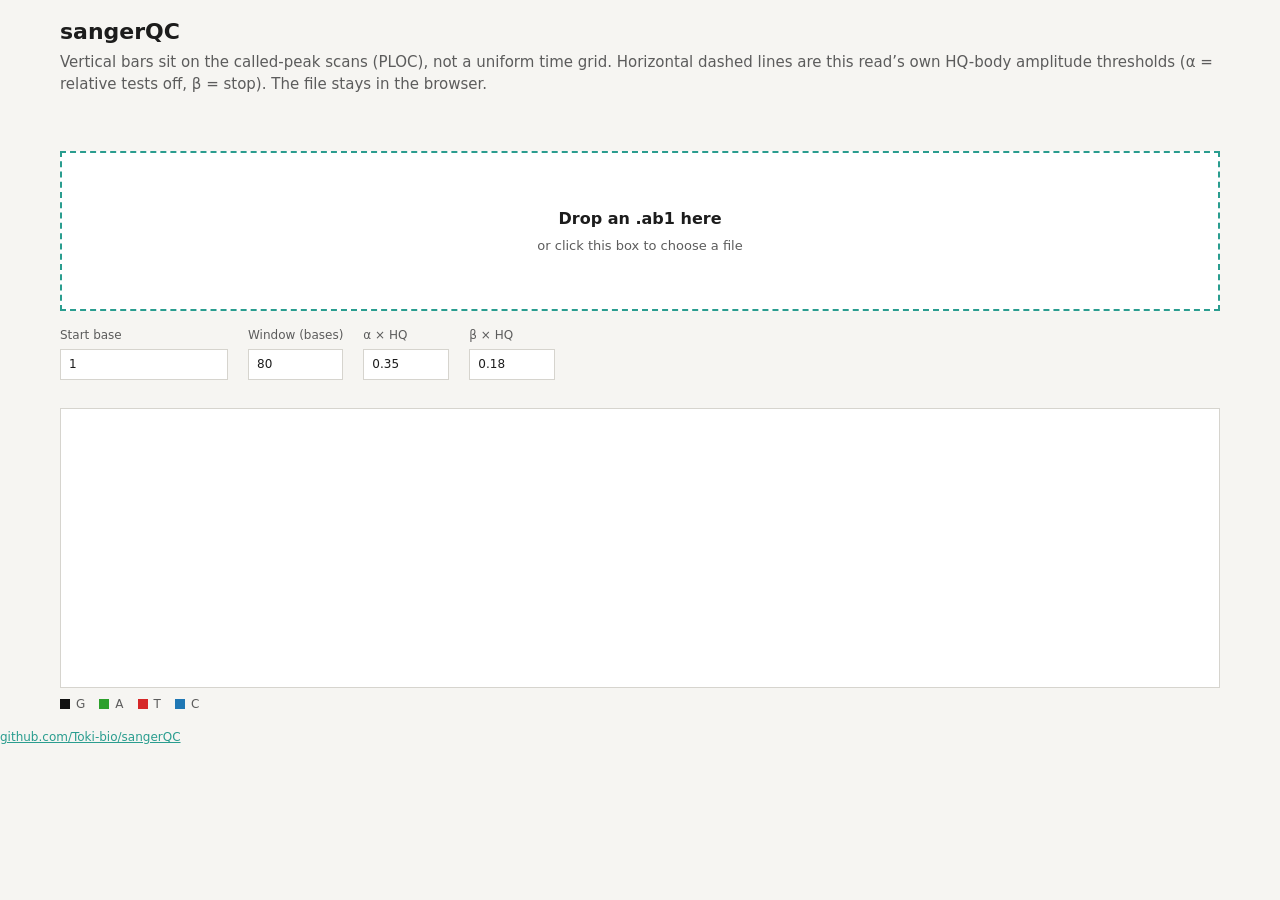
==== docs/index.html @ b5f532c8 "Show a real drop zone on the hosted viewer and point the site root at it. The GitHub repo README was" ====
<!DOCTYPE html>
<html lang="en">
<head>
  <meta charset="utf-8" />
  <meta name="viewport" content="width=device-width, initial-scale=1" />
  <title>sangerQC — chromatogram viewer</title>
  <link rel="stylesheet" href="style.css" />
</head>
<body>
  <header>
    <h1>sangerQC</h1>
    <p class="lede">
      Vertical bars sit on the called-peak scans (PLOC), not a uniform time grid.
      Horizontal dashed lines are this read’s own HQ-body amplitude thresholds
      (α = relative tests off, β = stop). The file stays in the browser.
    </p>
  </header>
  <main>
    <label id="drop" class="drop" for="file">
      <input id="file" type="file" accept=".ab1,.abif" />
      <strong>Drop an .ab1 here</strong>
      <span>or click this box to choose a file</span>
    </label>
    <div class="row">
      <label>Start base<input id="start" type="number" min="1" value="1" /></label>
      <label>Window (bases)<input id="width" type="number" min="20" max="200" value="80" /></label>
      <label>α × HQ<input id="alpha" type="number" min="0.05" max="1" step="0.01" value="0.35" /></label>
      <label>β × HQ<input id="beta" type="number" min="0.01" max="1" step="0.01" value="0.18" /></label>
    </div>
    <div id="meta"></div>
    <div id="err" hidden></div>
    <canvas id="trace" hidden></canvas>
    <div class="keys">
      <span class="G">G</span><span class="A">A</span><span class="T">T</span><span class="C">C</span>
    </div>
  </main>
  <footer>
    <a href="https://github.com/Toki-bio/sangerQC">github.com/Toki-bio/sangerQC</a>
  </footer>
  <script src="abif.js"></script>
  <script src="viewer.js"></script>
</body>
</html>
---- docs/style.css ----
:root {
  --bg: #f6f5f2;
  --ink: #1c1c1c;
  --muted: #5c5c5c;
  --line: #d6d4ce;
  --accent: #2a9d8f;
}
* { box-sizing: border-box; }
html, body {
  margin: 0;
  background: var(--bg);
  color: var(--ink);
  font: 15px/1.45 system-ui, Segoe UI, sans-serif;
}
header, main { max-width: 1200px; margin: 0 auto; padding: 16px 20px; }
h1 { font-size: 22px; font-weight: 600; margin: 0 0 4px; }
.lede { color: var(--muted); margin: 0 0 16px; }
.row { display: flex; flex-wrap: wrap; gap: 12px 20px; align-items: end; margin: 12px 0; }
label { display: flex; flex-direction: column; gap: 4px; font-size: 12px; color: var(--muted); }
input[type="number"] {
  font: inherit;
  color: var(--ink);
  background: #fff;
  border: 1px solid var(--line);
  padding: 6px 8px;
}
.drop {
  display: flex;
  flex-direction: column;
  align-items: center;
  justify-content: center;
  gap: 6px;
  min-height: 160px;
  margin: 8px 0 16px;
  padding: 24px;
  border: 2px dashed var(--accent);
  background: #fff;
  cursor: pointer;
  position: relative;
  color: var(--ink);
  font-size: 16px;
}
.drop span { color: var(--muted); font-size: 13px; }
.drop input[type="file"] {
  position: absolute;
  inset: 0;
  opacity: 0;
  cursor: pointer;
}
.drop.drag { background: #e7f6f3; }
#trace {
  width: 100%;
  height: 280px;
  background: #fff;
  border: 1px solid var(--line);
  display: block;
}
#meta { font-size: 13px; color: var(--muted); min-height: 1.2em; }
#error, #err {
  color: #9b1c1c;
  margin: 8px 0 0;
  font-size: 13px;
}
.keys { display: flex; gap: 14px; font-size: 12px; color: var(--muted); margin-top: 8px; }
.keys span::before {
  content: "";
  display: inline-block;
  width: 10px; height: 10px;
  margin-right: 6px;
  vertical-align: -1px;
}
.keys .A::before { background: #2ca02c; }
.keys .C::before { background: #1f77b4; }
.keys .G::before { background: #111; }
.keys .T::before { background: #d62728; }
footer { color: var(--muted); font-size: 12px; padding-bottom: 32px; }
a { color: var(--accent); }
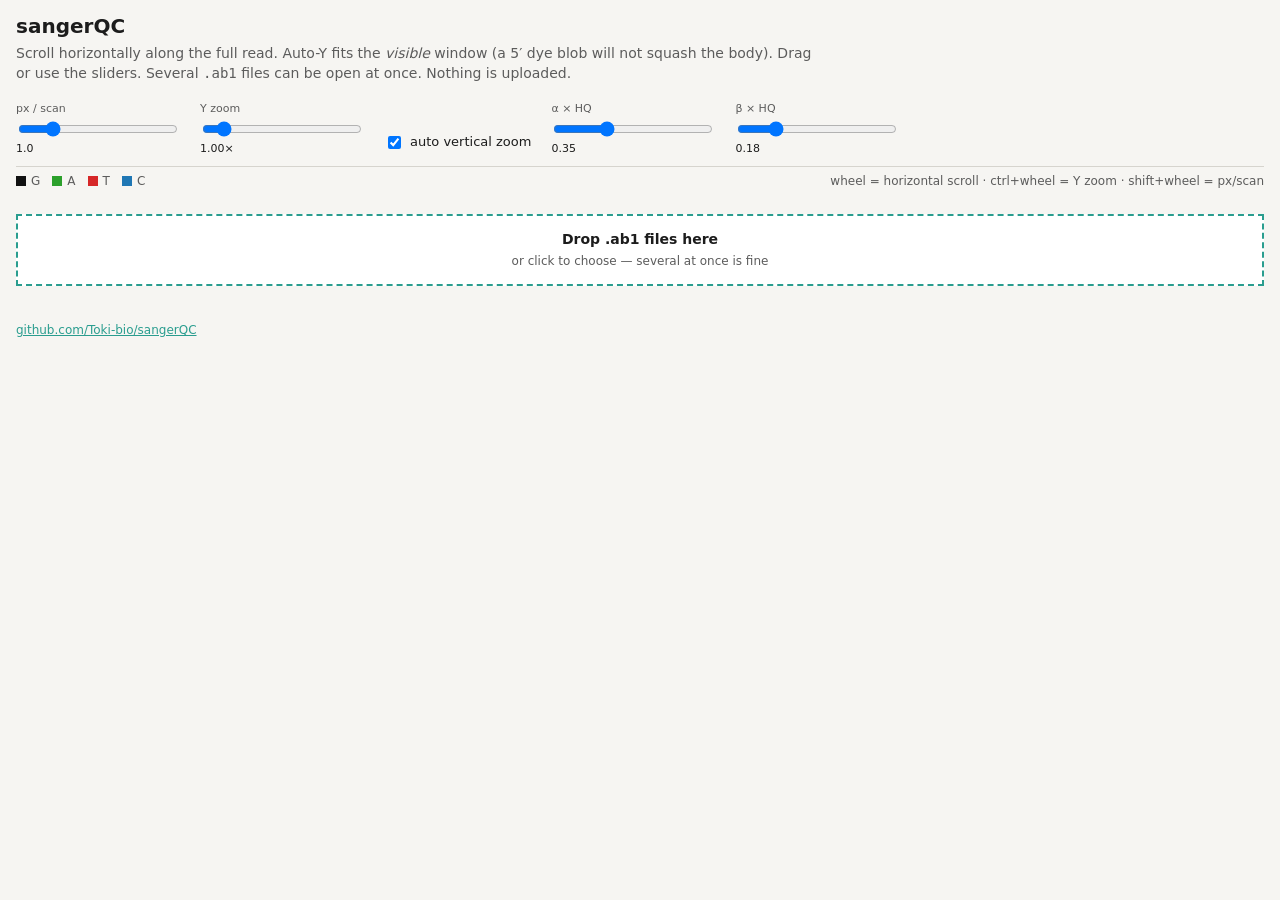
==== commit 628d231d: "Rebuild the hosted viewer as a scrolling chromatogram workbench. The 80-base window with number boxe" ====
--- a/docs/index.html
+++ b/docs/index.html
@@ -10,29 +10,42 @@
   <header>
     <h1>sangerQC</h1>
     <p class="lede">
-      Vertical bars sit on the called-peak scans (PLOC), not a uniform time grid.
-      Horizontal dashed lines are this read’s own HQ-body amplitude thresholds
-      (α = relative tests off, β = stop). The file stays in the browser.
+      Scroll horizontally along the full read. Auto-Y fits the <em>visible</em> window
+      (a 5′ dye blob will not squash the body). Drag or use the sliders.
+      Several <code>.ab1</code> files can be open at once. Nothing is uploaded.
     </p>
+    <div class="toolbar">
+      <label>px / scan
+        <input id="px" type="range" min="0.3" max="4" step="0.1" value="1" />
+        <output id="pxOut">1.0</output>
+      </label>
+      <label>Y zoom
+        <input id="yZoom" type="range" min="0.25" max="8" step="0.05" value="1" />
+        <output id="yOut">1.00×</output>
+      </label>
+      <label class="check"><input id="autoY" type="checkbox" checked /> auto vertical zoom</label>
+      <label>α × HQ
+        <input id="alpha" type="range" min="0.05" max="1" step="0.01" value="0.35" />
+        <output id="alphaOut">0.35</output>
+      </label>
+      <label>β × HQ
+        <input id="beta" type="range" min="0.01" max="0.8" step="0.01" value="0.18" />
+        <output id="betaOut">0.18</output>
+      </label>
+    </div>
+    <div class="keys">
+      <span class="G">G</span><span class="A">A</span><span class="T">T</span><span class="C">C</span>
+      <span class="hint">wheel = horizontal scroll · ctrl+wheel = Y zoom · shift+wheel = px/scan</span>
+    </div>
   </header>
   <main>
-    <label id="drop" class="drop" for="file">
-      <input id="file" type="file" accept=".ab1,.abif" />
-      <strong>Drop an .ab1 here</strong>
-      <span>or click this box to choose a file</span>
+    <label id="drop" class="drop">
+      <input id="file" type="file" accept=".ab1,.abif" multiple />
+      <strong>Drop .ab1 files here</strong>
+      <span>or click to choose — several at once is fine</span>
     </label>
-    <div class="row">
-      <label>Start base<input id="start" type="number" min="1" value="1" /></label>
-      <label>Window (bases)<input id="width" type="number" min="20" max="200" value="80" /></label>
-      <label>α × HQ<input id="alpha" type="number" min="0.05" max="1" step="0.01" value="0.35" /></label>
-      <label>β × HQ<input id="beta" type="number" min="0.01" max="1" step="0.01" value="0.18" /></label>
-    </div>
-    <div id="meta"></div>
     <div id="err" hidden></div>
-    <canvas id="trace" hidden></canvas>
-    <div class="keys">
-      <span class="G">G</span><span class="A">A</span><span class="T">T</span><span class="C">C</span>
-    </div>
+    <div id="panels"></div>
   </main>
   <footer>
     <a href="https://github.com/Toki-bio/sangerQC">github.com/Toki-bio/sangerQC</a>
--- a/docs/style.css
+++ b/docs/style.css
@@ -4,43 +4,63 @@
   --muted: #5c5c5c;
   --line: #d6d4ce;
   --accent: #2a9d8f;
+  --panel: #fff;
 }
 * { box-sizing: border-box; }
 html, body {
   margin: 0;
   background: var(--bg);
   color: var(--ink);
-  font: 15px/1.45 system-ui, Segoe UI, sans-serif;
+  font: 14px/1.4 system-ui, Segoe UI, sans-serif;
 }
-header, main { max-width: 1200px; margin: 0 auto; padding: 16px 20px; }
-h1 { font-size: 22px; font-weight: 600; margin: 0 0 4px; }
-.lede { color: var(--muted); margin: 0 0 16px; }
-.row { display: flex; flex-wrap: wrap; gap: 12px 20px; align-items: end; margin: 12px 0; }
-label { display: flex; flex-direction: column; gap: 4px; font-size: 12px; color: var(--muted); }
-input[type="number"] {
-  font: inherit;
+header, main, footer { max-width: none; padding: 12px 16px; }
+header { padding-bottom: 0; }
+h1 { font-size: 20px; font-weight: 600; margin: 0 0 4px; }
+.lede { color: var(--muted); margin: 0 0 10px; max-width: 90ch; }
+.toolbar {
+  display: flex;
+  flex-wrap: wrap;
+  gap: 12px 20px;
+  align-items: end;
+  padding: 8px 0 10px;
+  border-bottom: 1px solid var(--line);
+}
+.toolbar label {
+  display: flex;
+  flex-direction: column;
+  gap: 2px;
+  font-size: 11px;
+  color: var(--muted);
+  min-width: 140px;
+}
+.toolbar label.check {
+  flex-direction: row;
+  align-items: center;
+  gap: 6px;
+  min-width: auto;
+  padding-bottom: 4px;
   color: var(--ink);
-  background: #fff;
-  border: 1px solid var(--line);
-  padding: 6px 8px;
+  font-size: 13px;
 }
+.toolbar input[type="range"] { width: 160px; }
+.toolbar output { color: var(--ink); font-variant-numeric: tabular-nums; }
 .drop {
   display: flex;
   flex-direction: column;
   align-items: center;
   justify-content: center;
-  gap: 6px;
-  min-height: 160px;
-  margin: 8px 0 16px;
-  padding: 24px;
+  gap: 4px;
+  min-height: 72px;
+  margin: 12px 0;
+  padding: 14px;
   border: 2px dashed var(--accent);
-  background: #fff;
+  background: var(--panel);
   cursor: pointer;
   position: relative;
-  color: var(--ink);
-  font-size: 16px;
+  overflow: hidden;
 }
-.drop span { color: var(--muted); font-size: 13px; }
+.drop.has-files { min-height: 48px; }
+.drop span { color: var(--muted); font-size: 12px; }
 .drop input[type="file"] {
   position: absolute;
   inset: 0;
@@ -48,30 +68,59 @@
   cursor: pointer;
 }
 .drop.drag { background: #e7f6f3; }
-#trace {
-  width: 100%;
+#err { color: #9b1c1c; margin: 8px 0; font-size: 13px; }
+.panel {
+  background: var(--panel);
+  border: 1px solid var(--line);
+  margin: 10px 0 14px;
+}
+.panel-bar {
+  display: flex;
+  flex-wrap: wrap;
+  gap: 10px;
+  align-items: center;
+  padding: 6px 10px;
+  border-bottom: 1px solid var(--line);
+  font-size: 13px;
+}
+.panel-bar .name { font-weight: 600; }
+.panel-bar .meta { color: var(--muted); }
+.panel-bar button {
+  margin-left: auto;
+  font: inherit;
+  background: transparent;
+  border: 1px solid var(--line);
+  padding: 2px 8px;
+  cursor: pointer;
+}
+.viewport {
+  overflow-x: auto;
+  overflow-y: hidden;
   height: 280px;
   background: #fff;
-  border: 1px solid var(--line);
-  display: block;
 }
-#meta { font-size: 13px; color: var(--muted); min-height: 1.2em; }
-#error, #err {
-  color: #9b1c1c;
-  margin: 8px 0 0;
-  font-size: 13px;
+.viewport canvas { display: block; }
+.keys {
+  display: flex;
+  flex-wrap: wrap;
+  gap: 12px;
+  font-size: 12px;
+  color: var(--muted);
+  padding: 6px 0 0;
 }
-.keys { display: flex; gap: 14px; font-size: 12px; color: var(--muted); margin-top: 8px; }
 .keys span::before {
   content: "";
   display: inline-block;
-  width: 10px; height: 10px;
-  margin-right: 6px;
+  width: 10px;
+  height: 10px;
+  margin-right: 5px;
   vertical-align: -1px;
 }
 .keys .A::before { background: #2ca02c; }
 .keys .C::before { background: #1f77b4; }
 .keys .G::before { background: #111; }
 .keys .T::before { background: #d62728; }
-footer { color: var(--muted); font-size: 12px; padding-bottom: 32px; }
+.keys .hint::before { display: none; }
+.keys .hint { margin-left: auto; }
+footer { color: var(--muted); font-size: 12px; padding-bottom: 24px; }
 a { color: var(--accent); }
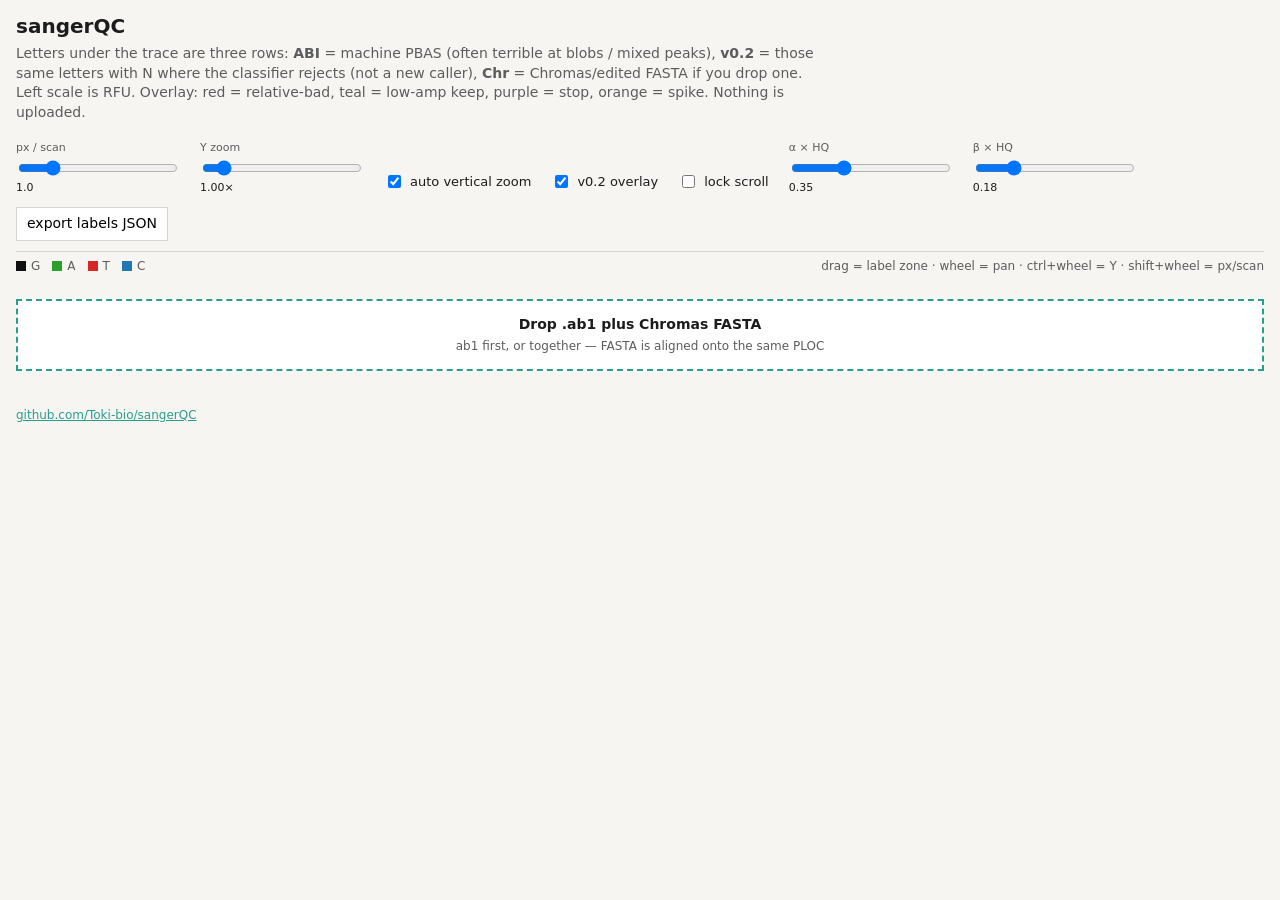
==== commit 8403a8c7: "Show RFU scale and ABI vs v0.2 vs Chromas letters under the trace. The machine PBAS row is no longer" ====
--- a/docs/index.html
+++ b/docs/index.html
@@ -10,9 +10,12 @@
   <header>
     <h1>sangerQC</h1>
     <p class="lede">
-      Scroll horizontally along the full read. Auto-Y fits the <em>visible</em> window
-      (a 5′ dye blob will not squash the body). Drag or use the sliders.
-      Several <code>.ab1</code> files can be open at once. Nothing is uploaded.
+      Letters under the trace are three rows: <strong>ABI</strong> = machine
+      PBAS (often terrible at blobs / mixed peaks), <strong>v0.2</strong> =
+      those same letters with N where the classifier rejects (not a new
+      caller), <strong>Chr</strong> = Chromas/edited FASTA if you drop one.
+      Left scale is RFU. Overlay: red = relative-bad, teal = low-amp keep,
+      purple = stop, orange = spike. Nothing is uploaded.
     </p>
     <div class="toolbar">
       <label>px / scan
@@ -24,6 +27,8 @@
         <output id="yOut">1.00×</output>
       </label>
       <label class="check"><input id="autoY" type="checkbox" checked /> auto vertical zoom</label>
+      <label class="check"><input id="overlay" type="checkbox" checked /> v0.2 overlay</label>
+      <label class="check"><input id="lock" type="checkbox" /> lock scroll</label>
       <label>α × HQ
         <input id="alpha" type="range" min="0.05" max="1" step="0.01" value="0.35" />
         <output id="alphaOut">0.35</output>
@@ -32,17 +37,18 @@
         <input id="beta" type="range" min="0.01" max="0.8" step="0.01" value="0.18" />
         <output id="betaOut">0.18</output>
       </label>
+      <button type="button" id="exportLabels">export labels JSON</button>
     </div>
     <div class="keys">
       <span class="G">G</span><span class="A">A</span><span class="T">T</span><span class="C">C</span>
-      <span class="hint">wheel = horizontal scroll · ctrl+wheel = Y zoom · shift+wheel = px/scan</span>
+      <span class="hint">drag = label zone · wheel = pan · ctrl+wheel = Y · shift+wheel = px/scan</span>
     </div>
   </header>
   <main>
     <label id="drop" class="drop">
-      <input id="file" type="file" accept=".ab1,.abif" multiple />
-      <strong>Drop .ab1 files here</strong>
-      <span>or click to choose — several at once is fine</span>
+      <input id="file" type="file" accept=".ab1,.abif,.fa,.fasta,.fas,.seq" multiple />
+      <strong>Drop .ab1 plus Chromas FASTA</strong>
+      <span>ab1 first, or together — FASTA is aligned onto the same PLOC</span>
     </label>
     <div id="err" hidden></div>
     <div id="panels"></div>
@@ -50,7 +56,21 @@
   <footer>
     <a href="https://github.com/Toki-bio/sangerQC">github.com/Toki-bio/sangerQC</a>
   </footer>
+  <dialog id="labelDlg">
+    <form method="dialog">
+      <p id="dlgRange"></p>
+      <label>class
+        <select id="dlgClass"></select>
+      </label>
+      <menu>
+        <button type="submit" value="cancel">cancel</button>
+        <button type="submit" id="dlgOk" value="ok">save M1 label</button>
+      </menu>
+    </form>
+  </dialog>
   <script src="abif.js"></script>
+  <script src="classify.js"></script>
+  <script src="compare.js"></script>
   <script src="viewer.js"></script>
 </body>
 </html>
--- a/docs/style.css
+++ b/docs/style.css
@@ -84,19 +84,43 @@
   font-size: 13px;
 }
 .panel-bar .name { font-weight: 600; }
-.panel-bar .meta { color: var(--muted); }
+.panel-bar .meta { color: var(--muted); flex: 1 1 240px; }
+.panel-bar .hover { color: var(--muted); font-variant-numeric: tabular-nums; font-size: 12px; }
 .panel-bar button {
-  margin-left: auto;
   font: inherit;
   background: transparent;
   border: 1px solid var(--line);
   padding: 2px 8px;
   cursor: pointer;
 }
+.panel-bar button.close { margin-left: auto; }
+.toolbar button {
+  font: inherit;
+  background: #fff;
+  border: 1px solid var(--line);
+  padding: 6px 10px;
+  cursor: pointer;
+  align-self: end;
+}
+.labellist {
+  list-style: none;
+  margin: 0;
+  padding: 4px 10px 8px;
+  font-size: 12px;
+  color: var(--muted);
+}
+.labellist li { display: flex; gap: 10px; align-items: center; }
+.labellist button { font: inherit; cursor: pointer; }
+dialog {
+  border: 1px solid var(--line);
+  padding: 16px;
+  background: #fff;
+}
+dialog menu { display: flex; gap: 8px; justify-content: end; padding: 12px 0 0; }
 .viewport {
   overflow-x: auto;
   overflow-y: hidden;
-  height: 280px;
+  height: 310px;
   background: #fff;
 }
 .viewport canvas { display: block; }
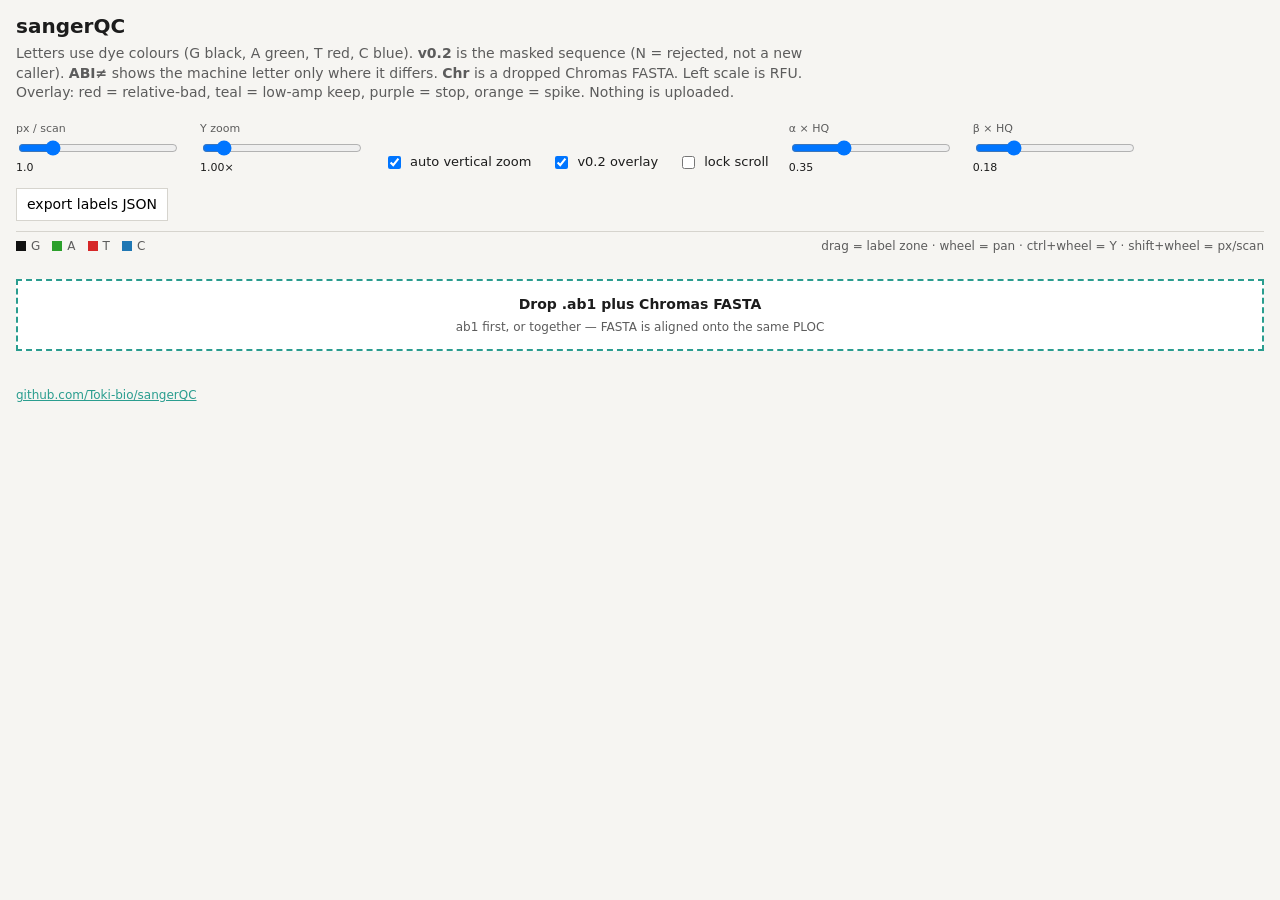
==== commit 3ee61e53: "Colour base letters by dye and show ABI only where it disagrees with v0.2. Matching machine calls we" ====
--- a/docs/index.html
+++ b/docs/index.html
@@ -10,10 +10,10 @@
   <header>
     <h1>sangerQC</h1>
     <p class="lede">
-      Letters under the trace are three rows: <strong>ABI</strong> = machine
-      PBAS (often terrible at blobs / mixed peaks), <strong>v0.2</strong> =
-      those same letters with N where the classifier rejects (not a new
-      caller), <strong>Chr</strong> = Chromas/edited FASTA if you drop one.
+      Letters use dye colours (G black, A green, T red, C blue).
+      <strong>v0.2</strong> is the masked sequence (N = rejected, not a new
+      caller). <strong>ABI≠</strong> shows the machine letter only where it
+      differs. <strong>Chr</strong> is a dropped Chromas FASTA.
       Left scale is RFU. Overlay: red = relative-bad, teal = low-amp keep,
       purple = stop, orange = spike. Nothing is uploaded.
     </p>
@@ -68,9 +68,9 @@
       </menu>
     </form>
   </dialog>
-  <script src="abif.js"></script>
-  <script src="classify.js"></script>
-  <script src="compare.js"></script>
-  <script src="viewer.js"></script>
+  <script src="abif.js?v=6"></script>
+  <script src="classify.js?v=6"></script>
+  <script src="compare.js?v=6"></script>
+  <script src="viewer.js?v=6"></script>
 </body>
 </html>
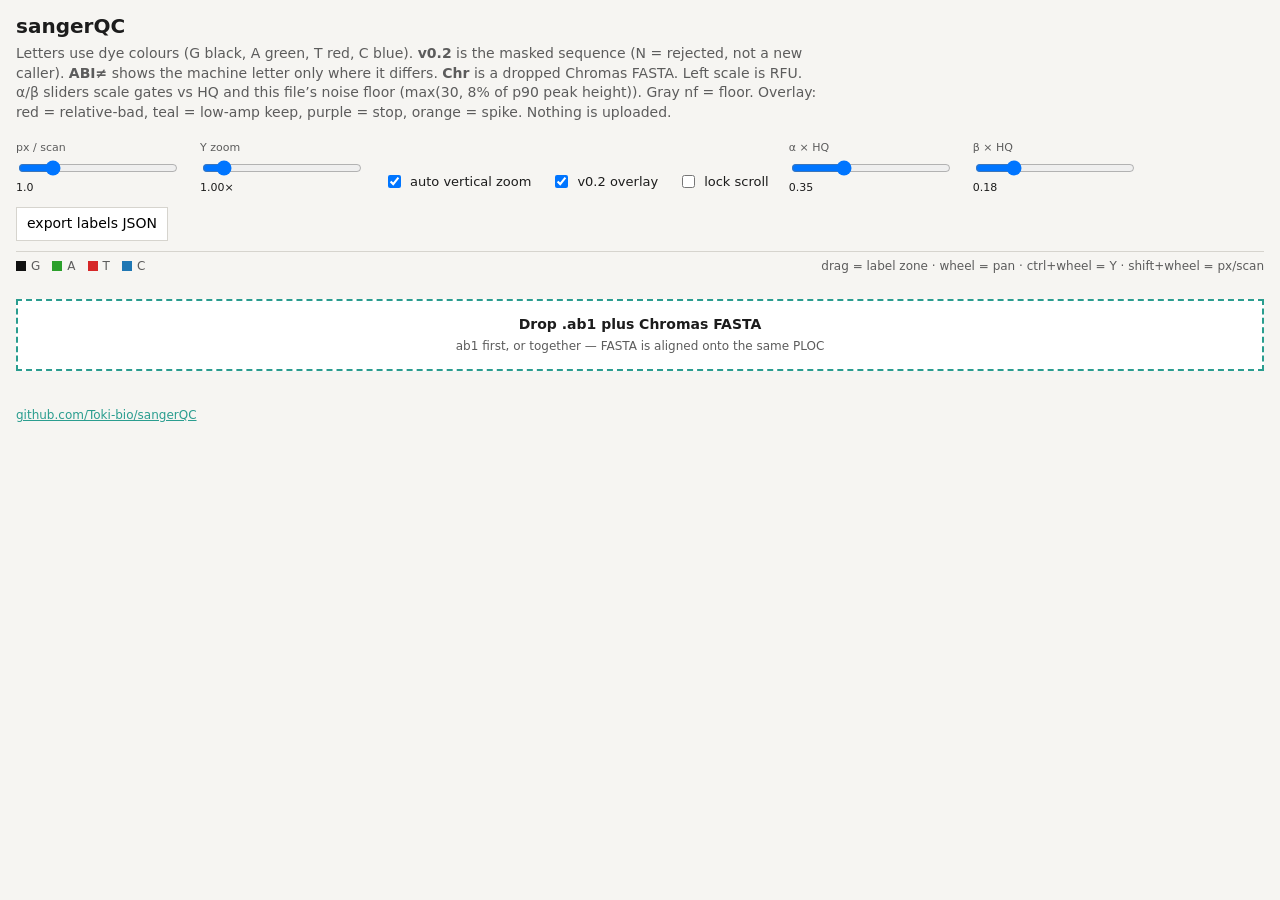
==== commit 176f02a7: "Derive v0.2 alpha/stop RFU gates from HQ and per-file noise floor. Stop stays beta times HQ; alpha b" ====
--- a/docs/index.html
+++ b/docs/index.html
@@ -14,7 +14,9 @@
       <strong>v0.2</strong> is the masked sequence (N = rejected, not a new
       caller). <strong>ABI≠</strong> shows the machine letter only where it
       differs. <strong>Chr</strong> is a dropped Chromas FASTA.
-      Left scale is RFU. Overlay: red = relative-bad, teal = low-amp keep,
+      Left scale is RFU. α/β sliders scale gates vs HQ and this file’s noise
+      floor (max(30, 8% of p90 peak height)). Gray nf = floor. Overlay: red =
+      relative-bad, teal = low-amp keep,
       purple = stop, orange = spike. Nothing is uploaded.
     </p>
     <div class="toolbar">
@@ -68,9 +70,9 @@
       </menu>
     </form>
   </dialog>
-  <script src="abif.js?v=6"></script>
-  <script src="classify.js?v=6"></script>
-  <script src="compare.js?v=6"></script>
-  <script src="viewer.js?v=6"></script>
+  <script src="abif.js?v=7"></script>
+  <script src="classify.js?v=7"></script>
+  <script src="compare.js?v=7"></script>
+  <script src="viewer.js?v=7"></script>
 </body>
 </html>
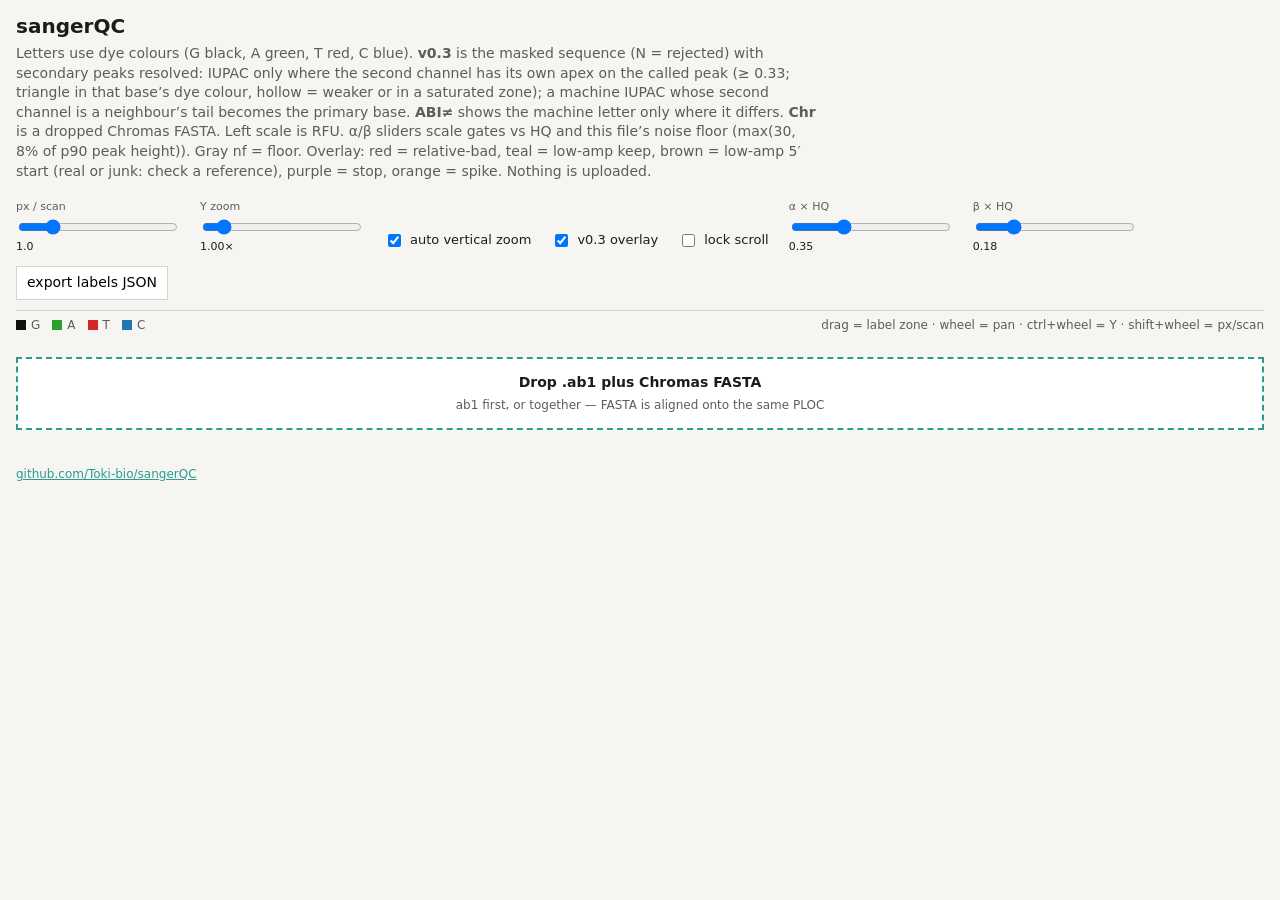
==== commit b86c6c13: "v0.3: secondary-peak co-location test, all-reasons, primer ends, multi-read concordance Bad/ok flags" ====
--- a/docs/index.html
+++ b/docs/index.html
@@ -11,12 +11,16 @@
     <h1>sangerQC</h1>
     <p class="lede">
       Letters use dye colours (G black, A green, T red, C blue).
-      <strong>v0.2</strong> is the masked sequence (N = rejected, not a new
-      caller). <strong>ABI≠</strong> shows the machine letter only where it
+      <strong>v0.3</strong> is the masked sequence (N = rejected) with
+      secondary peaks resolved: IUPAC only where the second channel has its own
+      apex on the called peak (≥ 0.33; triangle in that base’s dye colour,
+      hollow = weaker or in a saturated zone); a machine IUPAC whose second
+      channel is a neighbour’s tail becomes the primary base.
+      <strong>ABI≠</strong> shows the machine letter only where it
       differs. <strong>Chr</strong> is a dropped Chromas FASTA.
       Left scale is RFU. α/β sliders scale gates vs HQ and this file’s noise
       floor (max(30, 8% of p90 peak height)). Gray nf = floor. Overlay: red =
-      relative-bad, teal = low-amp keep,
+      relative-bad, teal = low-amp keep, brown = low-amp 5′ start (real or junk: check a reference),
       purple = stop, orange = spike. Nothing is uploaded.
     </p>
     <div class="toolbar">
@@ -29,7 +33,7 @@
         <output id="yOut">1.00×</output>
       </label>
       <label class="check"><input id="autoY" type="checkbox" checked /> auto vertical zoom</label>
-      <label class="check"><input id="overlay" type="checkbox" checked /> v0.2 overlay</label>
+      <label class="check"><input id="overlay" type="checkbox" checked /> v0.3 overlay</label>
       <label class="check"><input id="lock" type="checkbox" /> lock scroll</label>
       <label>α × HQ
         <input id="alpha" type="range" min="0.05" max="1" step="0.01" value="0.35" />
@@ -70,9 +74,9 @@
       </menu>
     </form>
   </dialog>
-  <script src="abif.js?v=7"></script>
-  <script src="classify.js?v=7"></script>
-  <script src="compare.js?v=7"></script>
-  <script src="viewer.js?v=7"></script>
+  <script src="abif.js?v=9"></script>
+  <script src="classify.js?v=9"></script>
+  <script src="compare.js?v=9"></script>
+  <script src="viewer.js?v=9"></script>
 </body>
 </html>
